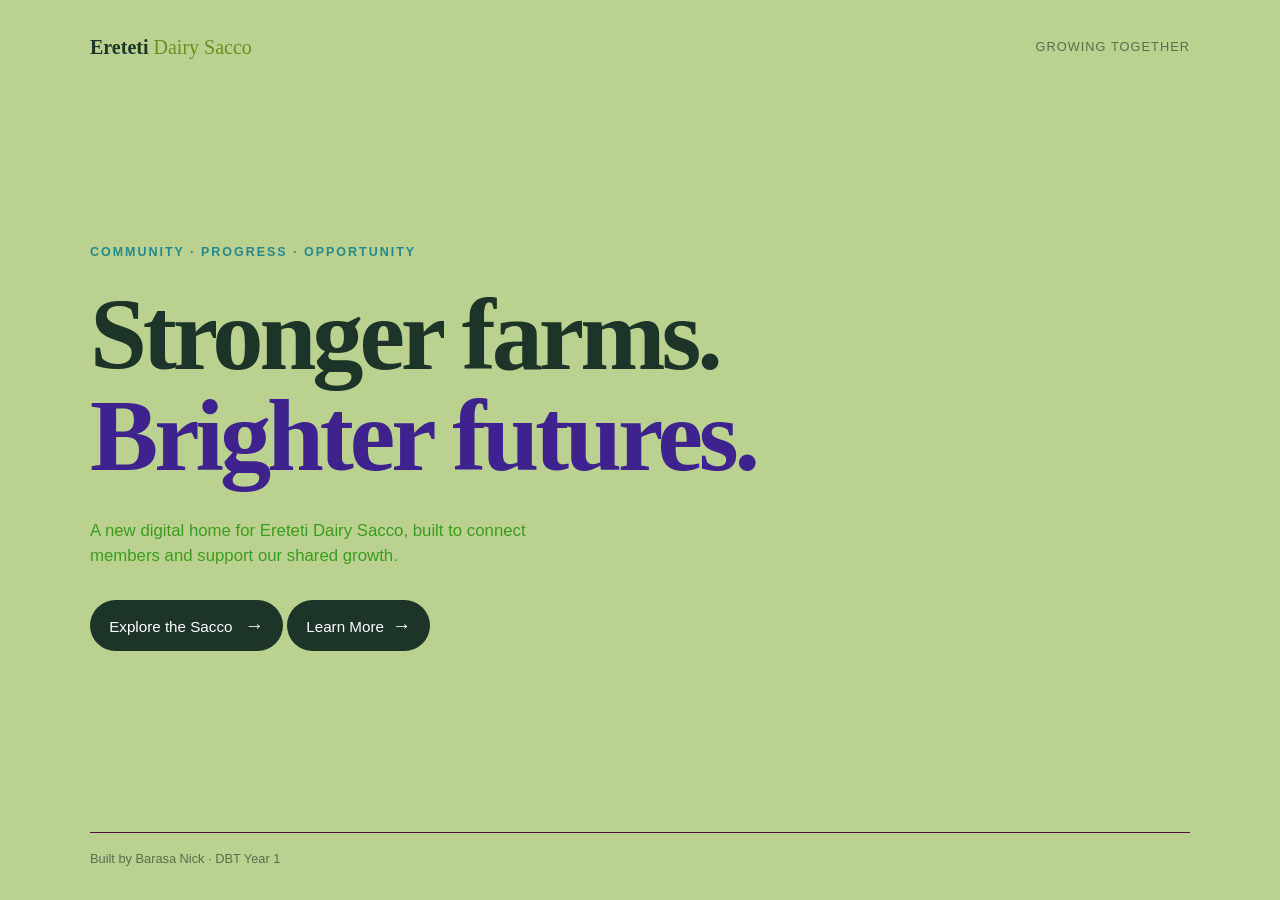
==== index.html @ 0cfc4e8c "Initial project setup" ====
<!DOCTYPE html>
<html lang="en">
<head>
<meta charset="utf-8">
<meta name="viewport" content="width=device-width, initial-scale=1">
<title>Ereteti Dairy Sacco</title>
<link rel="stylesheet" href="index.css">
</head>
<body>
<header class="site-header">
	<a class="brand" href="/">Ereteti <span>Dairy Sacco</span></a>
	<span class="status">Growing together</span>
</header>

<main class="hero">
	<p class="eyebrow">Community · Progress · Opportunity</p>
	<h1>Stronger farms.<br><span>Brighter futures.</span></h1>
	<p class="intro">A new digital home for Ereteti Dairy Sacco, built to connect members and support our shared growth.</p>
	<button type="button">Explore the Sacco <span aria-hidden="true">→</span></button>
    <button type="button">Learn More<span aria-hidden="false">→</span></button>
</main> 

<footer>Built by Barasa Nick · DBT Year 1</footer>

</body>
</html>
---- index.css ----
* {
  box-sizing: border-box;
}

body {
  margin: 0;
  min-height: 100vh;
  padding: 2rem clamp(1.25rem, 5vw, 5rem);
  background: #bbd190;
  color: #1d3528;
  font-family: Georgia, serif;
  line-height: 1.5;
  display: flex;
  flex-direction: column;
}

.site-header {
  display: flex;
  align-items: center;
  justify-content: space-between;
  gap: 1rem;
  max-width: 1100px;
  width: 100%;
  margin: 0 auto;
}

.brand {
  color: #1d3528;
  font-size: 1.25rem;
  font-weight: bold;
  text-decoration: none;
}

.brand span {
  color: #6b8e23;
  font-weight: normal;
}

.status {
  color: #55704d;
  font-family: Arial, sans-serif;
  font-size: 0.8rem;
  letter-spacing: 0.08em;
  text-transform: uppercase;
}

.hero {
  max-width: 1100px;
  width: 100%;
  margin: auto;
  padding: 7rem 0;
}

.eyebrow {
  margin: 0 0 1.5rem;
  color: #23898e;
  font-family: Arial, sans-serif;
  font-size: 0.78rem;
  font-weight: bold;
  letter-spacing: 0.16em;
  text-transform: uppercase;
}

h1 {
  max-width: 700px;
  margin: 0;
  font-size: clamp(3rem, 8vw, 6.5rem);
  line-height: 0.98;
  letter-spacing: -0.04em;
}

h1 span {
  color: #3e238e;
}

.intro {
  max-width: 480px;
  margin: 2rem 0;
  color: #3b9c1e;
  font-family: Arial, sans-serif;
  font-size: 1.05rem;
}

button {
  padding: 0.9rem 1.2rem;
  border: 0;
  border-radius: 999px;
  background-color: #1d3528;
  color: #fff;
  font-family: Arial, sans-serif;
  font-size: 0.95rem;
  cursor: pointer;
  transition: background-color 180ms ease, transform 180ms ease;
}

button:hover {
  background-color: #6b8e23;
  transform: translateY(-2px);
}

button span {
  margin-left: 0.5rem;
  font-size: 1.2rem;
}

footer {
  max-width: 1100px;
  width: 100%;
  margin: 0 auto;
  padding-top: 1rem;
  border-top: 1px solid #4f0e48;
  color: #55704d;
  font-family: Arial, sans-serif;
  font-size: 0.8rem;
}

@media (max-width: 600px) {
  .status {
    display: none;
  }

  .hero {
    padding: 5rem 0;
  }
}
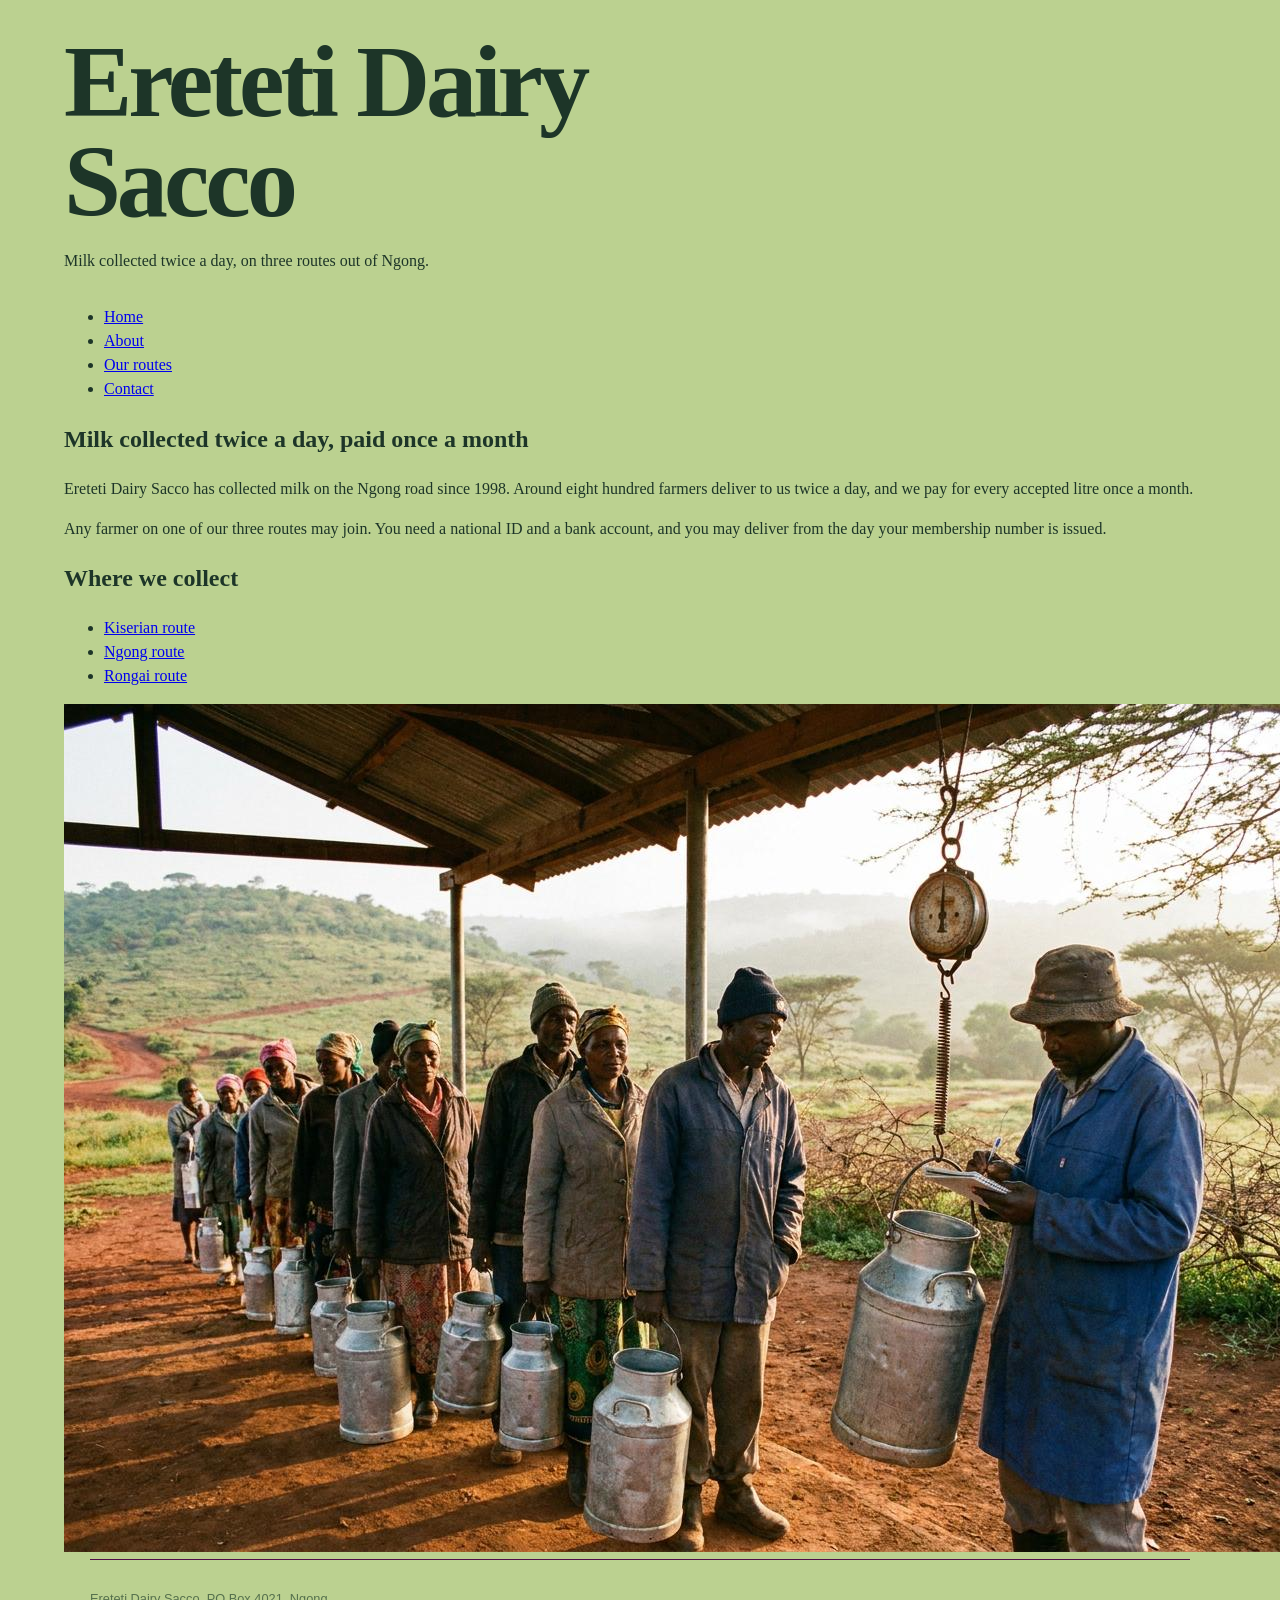
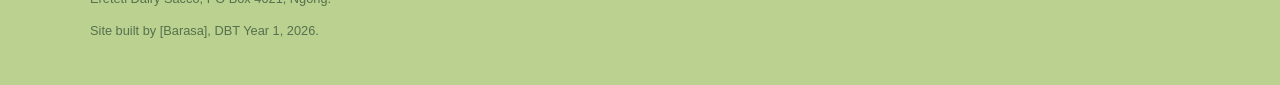
==== commit 8d0603a9: "Website update" ====
--- a/index.html
+++ b/index.html
@@ -1,26 +1,48 @@
 <!DOCTYPE html>
 <html lang="en">
 <head>
+	<link rel="stylesheet" href="index.css">
 <meta charset="utf-8">
-<meta name="viewport" content="width=device-width, initial-scale=1">
 <title>Ereteti Dairy Sacco</title>
-<link rel="stylesheet" href="index.css">
 </head>
 <body>
-<header class="site-header">
-	<a class="brand" href="/">Ereteti <span>Dairy Sacco</span></a>
-	<span class="status">Growing together</span>
+<header>
+<h1>Ereteti Dairy Sacco</h1>
+<p>Milk collected twice a day, on three routes out of Ngong.</p>
 </header>
+<nav>
+<ul>
+<li><a href="index.html">Home</a></li>
+<li><a href="about.html">About</a></li>
+<li><a href="routes.html">Our routes</a></li>
+<li><a href="contact.html">Contact</a></li>
+</ul>
+</______>
+<main>
+	
+<h2>Milk collected twice a day, paid once a month</h2>
+<p>Ereteti Dairy Sacco has collected milk on the Ngong road since
+1998. Around eight hundred farmers deliver to us twice a day, and
+we pay for every accepted litre once a month.</p>
+<p>Any farmer on one of our three routes may join. You need a
+national ID and a bank account, and you may deliver from the day
+your membership number is issued.</p>
+</section>
+<section>
+<h2>Where we collect</h2>
+<ul>
+<li><a href="______">Kiserian route</a></li>
+<li><a href="routes.html">Ngong route</a></li>
+<li><a href="routes.html">Rongai route</a></li>
+</ul>
+</section>
+<img src="img/collection-centre.jpg"
+alt="Farmers queuing with churns at the Kiserian centre">
 
-<main class="hero">
-	<p class="eyebrow">Community · Progress · Opportunity</p>
-	<h1>Stronger farms.<br><span>Brighter futures.</span></h1>
-	<p class="intro">A new digital home for Ereteti Dairy Sacco, built to connect members and support our shared growth.</p>
-	<button type="button">Explore the Sacco <span aria-hidden="true">→</span></button>
-    <button type="button">Learn More<span aria-hidden="false">→</span></button>
-</main> 
-
-<footer>Built by Barasa Nick · DBT Year 1</footer>
-
+</main>
+<footer>
+<p>Ereteti Dairy Sacco, PO Box 4021, Ngong.</p>
+<p>Site built by [Barasa], DBT Year 1, 2026.</p>
+</footer>
 </body>
-</html>+</html>
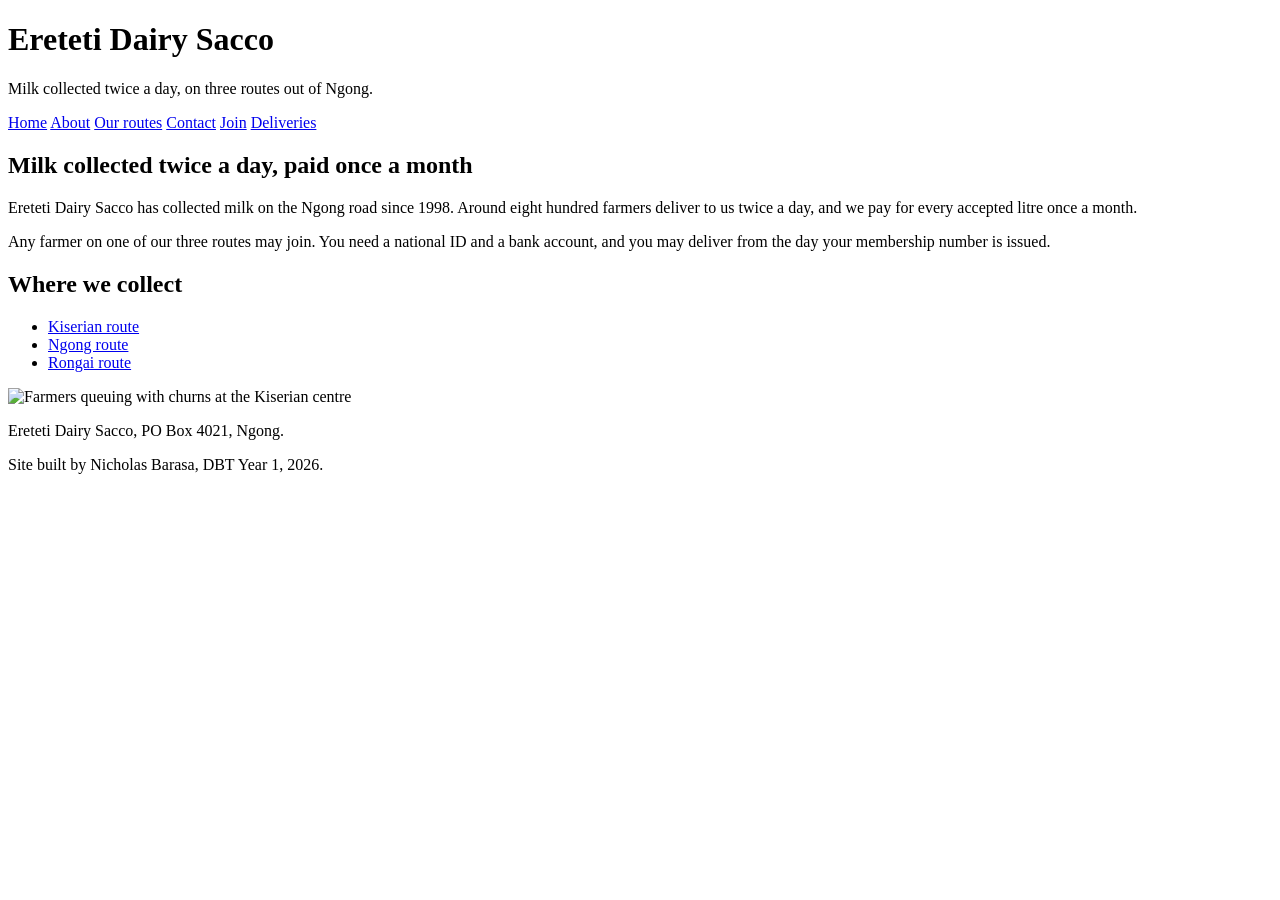
==== commit 0ae61a57: "Updated files" ====
--- a/index.html
+++ b/index.html
@@ -1,48 +1,45 @@
 <!DOCTYPE html>
 <html lang="en">
 <head>
-	<link rel="stylesheet" href="index.css">
 <meta charset="utf-8">
 <title>Ereteti Dairy Sacco</title>
 </head>
 <body>
-<header>
-<h1>Ereteti Dairy Sacco</h1>
-<p>Milk collected twice a day, on three routes out of Ngong.</p>
-</header>
-<nav>
-<ul>
-<li><a href="index.html">Home</a></li>
-<li><a href="about.html">About</a></li>
-<li><a href="routes.html">Our routes</a></li>
-<li><a href="contact.html">Contact</a></li>
-</ul>
-</______>
-<main>
-	
-<h2>Milk collected twice a day, paid once a month</h2>
-<p>Ereteti Dairy Sacco has collected milk on the Ngong road since
-1998. Around eight hundred farmers deliver to us twice a day, and
-we pay for every accepted litre once a month.</p>
-<p>Any farmer on one of our three routes may join. You need a
-national ID and a bank account, and you may deliver from the day
-your membership number is issued.</p>
-</section>
-<section>
-<h2>Where we collect</h2>
-<ul>
-<li><a href="______">Kiserian route</a></li>
-<li><a href="routes.html">Ngong route</a></li>
-<li><a href="routes.html">Rongai route</a></li>
-</ul>
-</section>
-<img src="img/collection-centre.jpg"
-alt="Farmers queuing with churns at the Kiserian centre">
+    <header>
+        <h1> Ereteti Dairy Sacco</h1>
+        <p>Milk collected twice a day, on three routes out of Ngong.</p>
+        <nav>
+            <a href="/index.html">Home</a>
+            <a href="/about.html">About</a>
+            <a href="/routes.html">Our routes</a>
+            <a href="/contact.html">Contact</a>
+            <a href="/register.html">Join</a>
+             <a href="/deliveries.html">Deliveries</a>
+        </nav>
+    </header>
+    <h2>Milk collected twice a day, paid once a month</h2>
 
-</main>
-<footer>
-<p>Ereteti Dairy Sacco, PO Box 4021, Ngong.</p>
-<p>Site built by [Barasa], DBT Year 1, 2026.</p>
+    <p>Ereteti Dairy Sacco has collected milk on the Ngong road
+              since 1998. Around eight hundred farmers deliver to us
+    twice a day, and we pay for every accepted litre once a month.</p>
+    <p>Any farmer on one of our three routes may join. You need a
+              national ID and a bank account, and you may deliver from
+              the day your membership number is issued.</p>
+    
+              <h2>Where we collect</h2>
+
+              <ul>
+                
+                    <li><a href="/routes.html#kiserian"> Kiserian route</a></li>
+                    <li><a href="/routes.html#ngong"> Ngong route</a></li>
+                    <li><a href="/routes.html#rongai"> Rongai route</a>
+                </li>
+              </ul>
+        <img src="/images/collection-centre.jpg" width = "400" height = "300" alt="Farmers queuing with churns at the Kiserian centre">
+        <footer>
+    <p>Ereteti Dairy Sacco, PO Box 4021, Ngong.</p>
+    <p>Site built by Nicholas Barasa, DBT Year 1, 2026.</p>
 </footer>
 </body>
-</html>
+
+</html>
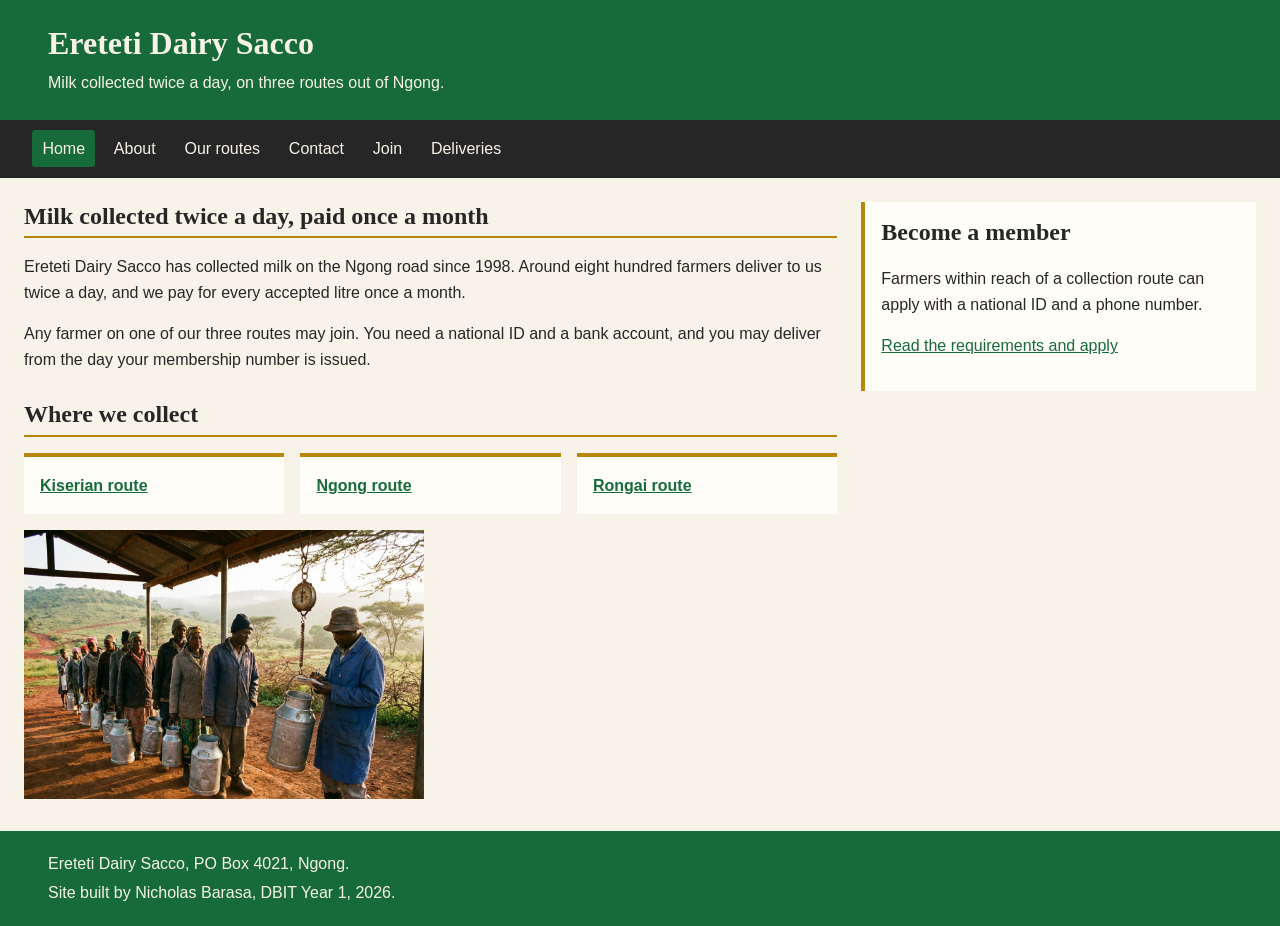
==== commit ba48521c: "Standardize the home, about, and route pages. Co-authored-by: Copilot <223556219+Copilot@users.norep" ====
--- a/index.html
+++ b/index.html
@@ -1,45 +1,47 @@
 <!DOCTYPE html>
 <html lang="en">
 <head>
-<meta charset="utf-8">
-<title>Ereteti Dairy Sacco</title>
+    <meta charset="UTF-8">
+    <meta name="viewport" content="width=device-width, initial-scale=1.0">
+    <title>Ereteti Dairy Sacco</title>
+    <link rel="stylesheet" href="CSS/style.css">
 </head>
 <body>
-    <header>
-        <h1> Ereteti Dairy Sacco</h1>
-        <p>Milk collected twice a day, on three routes out of Ngong.</p>
-        <nav>
-            <a href="/index.html">Home</a>
-            <a href="/about.html">About</a>
-            <a href="/routes.html">Our routes</a>
-            <a href="/contact.html">Contact</a>
-            <a href="/register.html">Join</a>
-             <a href="/deliveries.html">Deliveries</a>
+    <header class="site-header">
+        <div class="brand">
+            <h1>Ereteti Dairy Sacco</h1>
+            <p>Milk collected twice a day, on three routes out of Ngong.</p>
+        </div>
+        <nav aria-label="Main navigation">
+            <a href="index.html" aria-current="page">Home</a>
+            <a href="about.html">About</a>
+            <a href="routes.html">Our routes</a>
+            <a href="contact.html">Contact</a>
+            <a href="register.html">Join</a>
+            <a href="deliveries.html">Deliveries</a>
         </nav>
     </header>
-    <h2>Milk collected twice a day, paid once a month</h2>
+    <main>
+        <h2>Milk collected twice a day, paid once a month</h2>
+        <p>Ereteti Dairy Sacco has collected milk on the Ngong road since 1998. Around eight hundred farmers deliver to us twice a day, and we pay for every accepted litre once a month.</p>
+        <p>Any farmer on one of our three routes may join. You need a national ID and a bank account, and you may deliver from the day your membership number is issued.</p>
 
-    <p>Ereteti Dairy Sacco has collected milk on the Ngong road
-              since 1998. Around eight hundred farmers deliver to us
-    twice a day, and we pay for every accepted litre once a month.</p>
-    <p>Any farmer on one of our three routes may join. You need a
-              national ID and a bank account, and you may deliver from
-              the day your membership number is issued.</p>
-    
-              <h2>Where we collect</h2>
-
-              <ul>
-                
-                    <li><a href="/routes.html#kiserian"> Kiserian route</a></li>
-                    <li><a href="/routes.html#ngong"> Ngong route</a></li>
-                    <li><a href="/routes.html#rongai"> Rongai route</a>
-                </li>
-              </ul>
-        <img src="/images/collection-centre.jpg" width = "400" height = "300" alt="Farmers queuing with churns at the Kiserian centre">
-        <footer>
-    <p>Ereteti Dairy Sacco, PO Box 4021, Ngong.</p>
-    <p>Site built by Nicholas Barasa, DBT Year 1, 2026.</p>
-</footer>
+        <h2>Where we collect</h2>
+        <ul class="cards">
+            <li class="card"><a href="routes.html#kiserian">Kiserian route</a></li>
+            <li class="card"><a href="routes.html#ngong">Ngong route</a></li>
+            <li class="card"><a href="routes.html#rongai">Rongai route</a></li>
+        </ul>
+        <img src="img/collection-centre.jpg" width="400" height="300" alt="Farmers queuing with churns at the Kiserian centre">
+    </main>
+    <aside>
+        <h2>Become a member</h2>
+        <p>Farmers within reach of a collection route can apply with a national ID and a phone number.</p>
+        <p><a href="register.html">Read the requirements and apply</a></p>
+    </aside>
+    <footer class="site-footer">
+        <p>Ereteti Dairy Sacco, PO Box 4021, Ngong.</p>
+        <p>Site built by Nicholas Barasa, DBIT Year 1, 2026.</p>
+    </footer>
 </body>
-
-</html>+</html>
--- a/CSS/style.css
+++ b/CSS/style.css
@@ -0,0 +1,307 @@
+/* House style — main #176B3A, ground #F7F3E8, ink #262626, accent #B8860B;
+   headings: Georgia, serif; body: Arial, sans-serif. */
+
+:root {
+  --main: #176b3a;
+  --ground: #f7f3e8;
+  --ink: #262626;
+  --accent: #b8860b;
+  --heading-font: Georgia, serif;
+  --body-font: Arial, sans-serif;
+}
+
+* {
+  box-sizing: border-box;
+}
+
+body {
+  display: grid;
+  grid-template-areas:
+    "masthead masthead"
+    "content sidebar"
+    "footer footer";
+  grid-template-columns: minmax(0, 2fr) minmax(15rem, 1fr);
+  grid-template-rows: auto 1fr auto;
+  gap: 0 1.5rem;
+  width: min(100%, 80rem);
+  min-height: 100vh;
+  margin: 0 auto;
+  background: var(--ground);
+  color: var(--ink);
+  font-family: var(--body-font);
+  line-height: 1.6;
+}
+
+.site-header {
+  grid-area: masthead;
+  min-width: 0;
+}
+
+.brand {
+  padding: 1.5rem clamp(1rem, 4vw, 3rem);
+  background: var(--main);
+  color: var(--ground);
+}
+
+h1,
+h2,
+h3 {
+  font-family: var(--heading-font);
+  line-height: 1.2;
+}
+
+h1 {
+  margin: 0 0 0.5rem;
+}
+
+.brand p {
+  margin: 0;
+}
+
+nav {
+  display: flex;
+  flex-wrap: wrap;
+  gap: 0.25rem 0.5rem;
+  padding: 0.65rem clamp(0.5rem, 3vw, 2rem);
+  background: var(--ink);
+}
+
+nav a {
+  display: block;
+  padding: 0.35rem 0.65rem;
+  border-radius: 0.2rem;
+  color: var(--ground);
+  text-decoration: none;
+}
+
+nav a:hover,
+nav a:focus-visible,
+nav a[aria-current="page"] {
+  background: var(--main);
+  color: var(--ground);
+}
+
+main {
+  grid-area: content;
+  min-width: 0;
+  padding: 1.5rem 0 2rem 1.5rem;
+}
+
+main h2 {
+  margin: 0 0 0.8rem;
+  border-bottom: 2px solid var(--accent);
+  padding-bottom: 0.35rem;
+}
+
+main h2:not(:first-child) {
+  margin-top: 1.75rem;
+}
+
+aside {
+  grid-area: sidebar;
+  align-self: start;
+  min-width: 0;
+  margin: 1.5rem 1.5rem 1.5rem 0;
+  border-left: 4px solid var(--accent);
+  padding: 1rem;
+  background: #fffdf8;
+}
+
+aside h2 {
+  margin-top: 0;
+}
+
+a {
+  color: var(--main);
+}
+
+.cards {
+  display: flex;
+  flex-wrap: wrap;
+  gap: 1rem;
+  margin: 1rem 0;
+  padding: 0;
+  list-style: none;
+}
+
+.card {
+  flex: 1 1 12rem;
+  min-width: 0;
+  border-top: 4px solid var(--accent);
+  padding: 1rem;
+  background: #fffdf8;
+}
+
+.card a {
+  font-weight: bold;
+}
+
+.route-card h3 {
+  margin-top: 0;
+  color: var(--main);
+}
+
+.route-card ul {
+  padding-left: 1.25rem;
+}
+
+.image-cards img {
+  flex: 1 1 16rem;
+  width: 100%;
+  max-width: 100%;
+  height: auto;
+  object-fit: cover;
+}
+
+main > img {
+  display: block;
+  max-width: 100%;
+  height: auto;
+}
+
+blockquote {
+  margin: 1.5rem 0;
+  border-left: 4px solid var(--accent);
+  padding: 0.5rem 1rem;
+  background: #fffdf8;
+}
+
+blockquote p {
+  margin-top: 0;
+}
+
+.table-scroll {
+  max-width: 100%;
+  overflow-x: auto;
+  border: 1px solid #d6d1c5;
+}
+
+.table-scroll:focus-visible {
+  outline: 3px solid var(--accent);
+  outline-offset: 2px;
+}
+
+table {
+  width: 100%;
+  min-width: 38rem;
+  border-collapse: collapse;
+  background: #fffdf8;
+  text-align: left;
+}
+
+caption {
+  padding: 0.75rem;
+  font-weight: bold;
+  text-align: left;
+}
+
+th,
+td {
+  border-top: 1px solid #d6d1c5;
+  padding: 0.65rem;
+}
+
+thead,
+tfoot {
+  background: var(--main);
+  color: var(--ground);
+}
+
+tbody tr:nth-child(even) {
+  background: #f0ede4;
+}
+
+form {
+  max-width: 38rem;
+}
+
+fieldset {
+  display: grid;
+  grid-template-columns: minmax(0, 1fr);
+  gap: 0.4rem;
+  margin: 1rem 0;
+  border: 1px solid #aaa393;
+  padding: 1rem;
+}
+
+legend {
+  padding: 0 0.35rem;
+  font-weight: bold;
+}
+
+input,
+select,
+button {
+  max-width: 100%;
+  min-height: 2.5rem;
+  border: 1px solid #777;
+  border-radius: 0.2rem;
+  padding: 0.45rem 0.6rem;
+  font: inherit;
+}
+
+input[type="checkbox"] {
+  min-height: auto;
+}
+
+.checkbox-label {
+  display: flex;
+  align-items: center;
+  gap: 0.6rem;
+  margin: 1rem 0;
+}
+
+button {
+  border-color: var(--main);
+  background: var(--main);
+  color: var(--ground);
+  cursor: pointer;
+}
+
+.contact-list {
+  padding-left: 1.25rem;
+}
+
+.site-footer {
+  grid-area: footer;
+  padding: 1rem clamp(1rem, 4vw, 3rem);
+  background: var(--main);
+  color: var(--ground);
+}
+
+.site-footer p {
+  margin: 0.25rem 0;
+}
+
+@media (max-width: 700px) {
+  body {
+    grid-template-areas:
+      "masthead"
+      "content"
+      "sidebar"
+      "footer";
+    grid-template-columns: minmax(0, 1fr);
+    gap: 0;
+  }
+
+  nav {
+    gap: 0.25rem;
+    padding: 0.5rem;
+  }
+
+  nav a {
+    padding: 0.35rem 0.5rem;
+  }
+
+  main {
+    padding: 1.25rem 1rem;
+  }
+
+  aside {
+    margin: 0 1rem 1.25rem;
+  }
+
+  .card {
+    flex-basis: 100%;
+  }
+}
